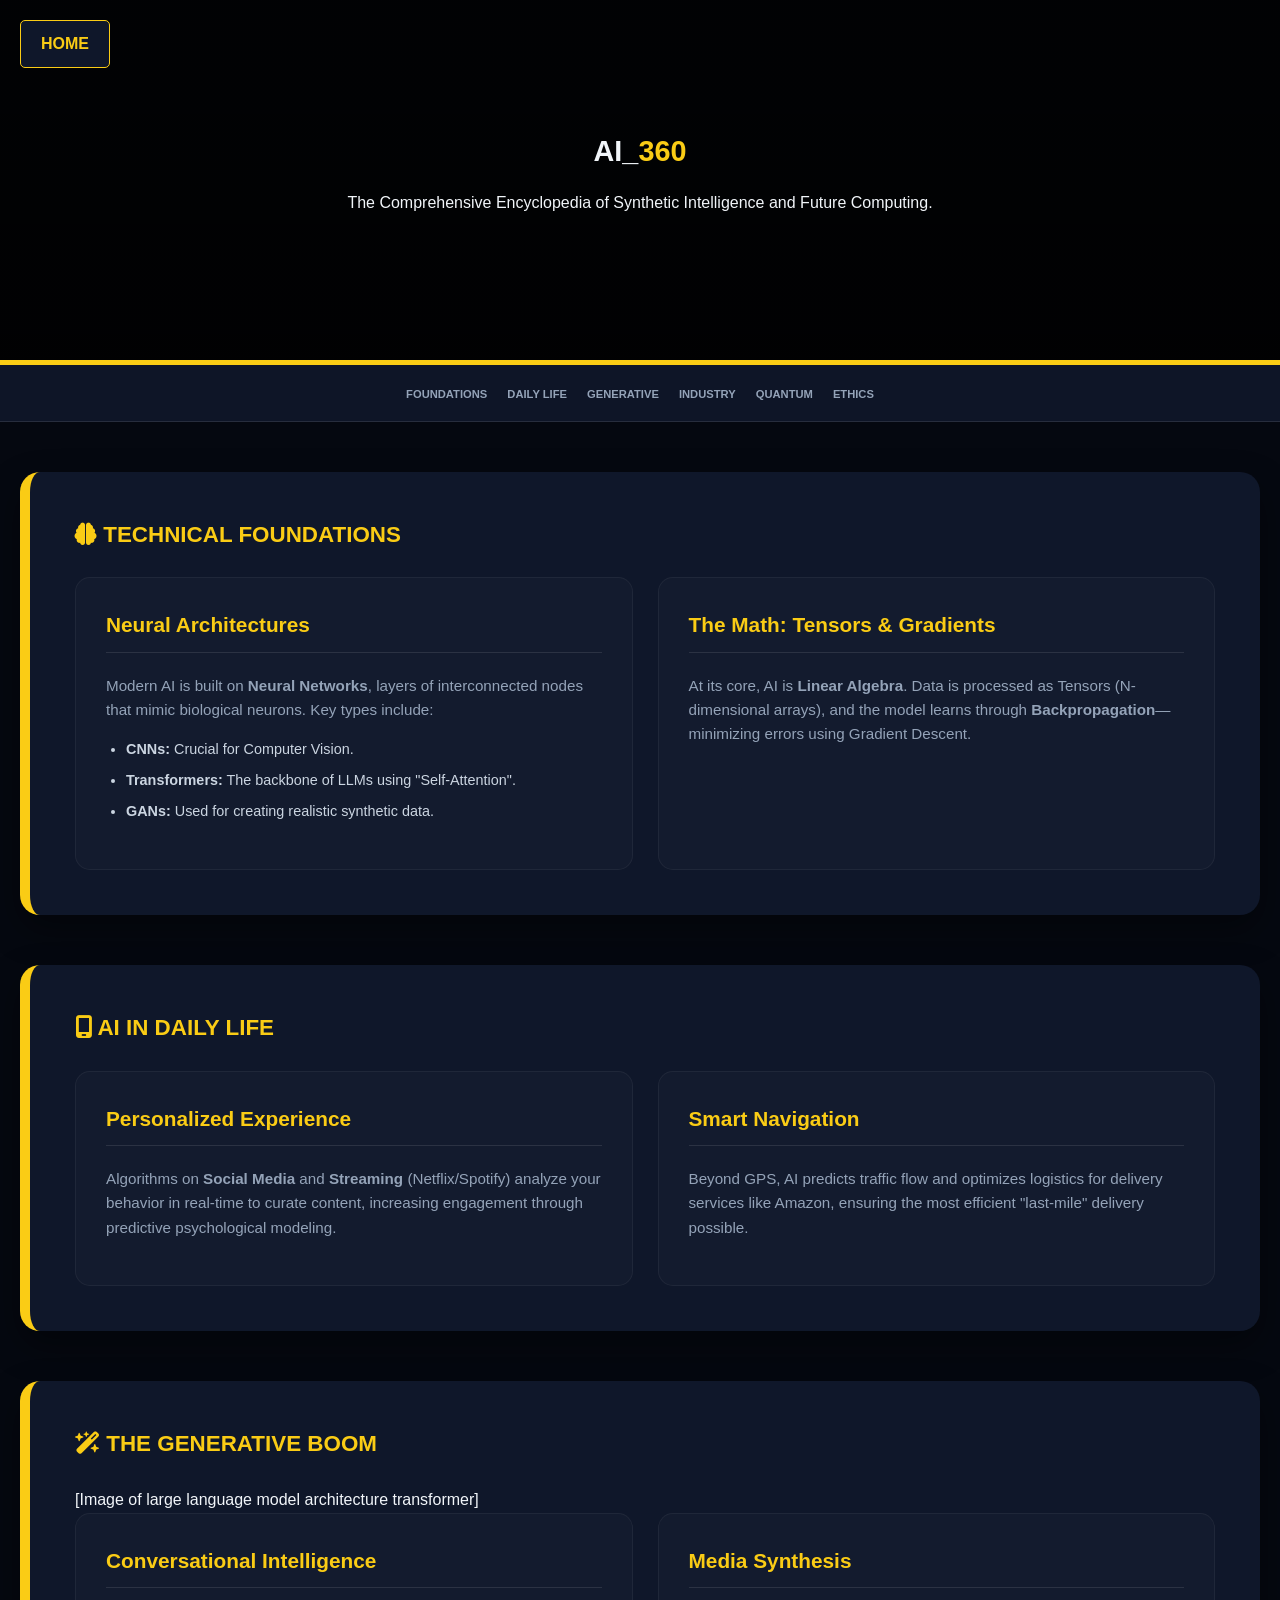
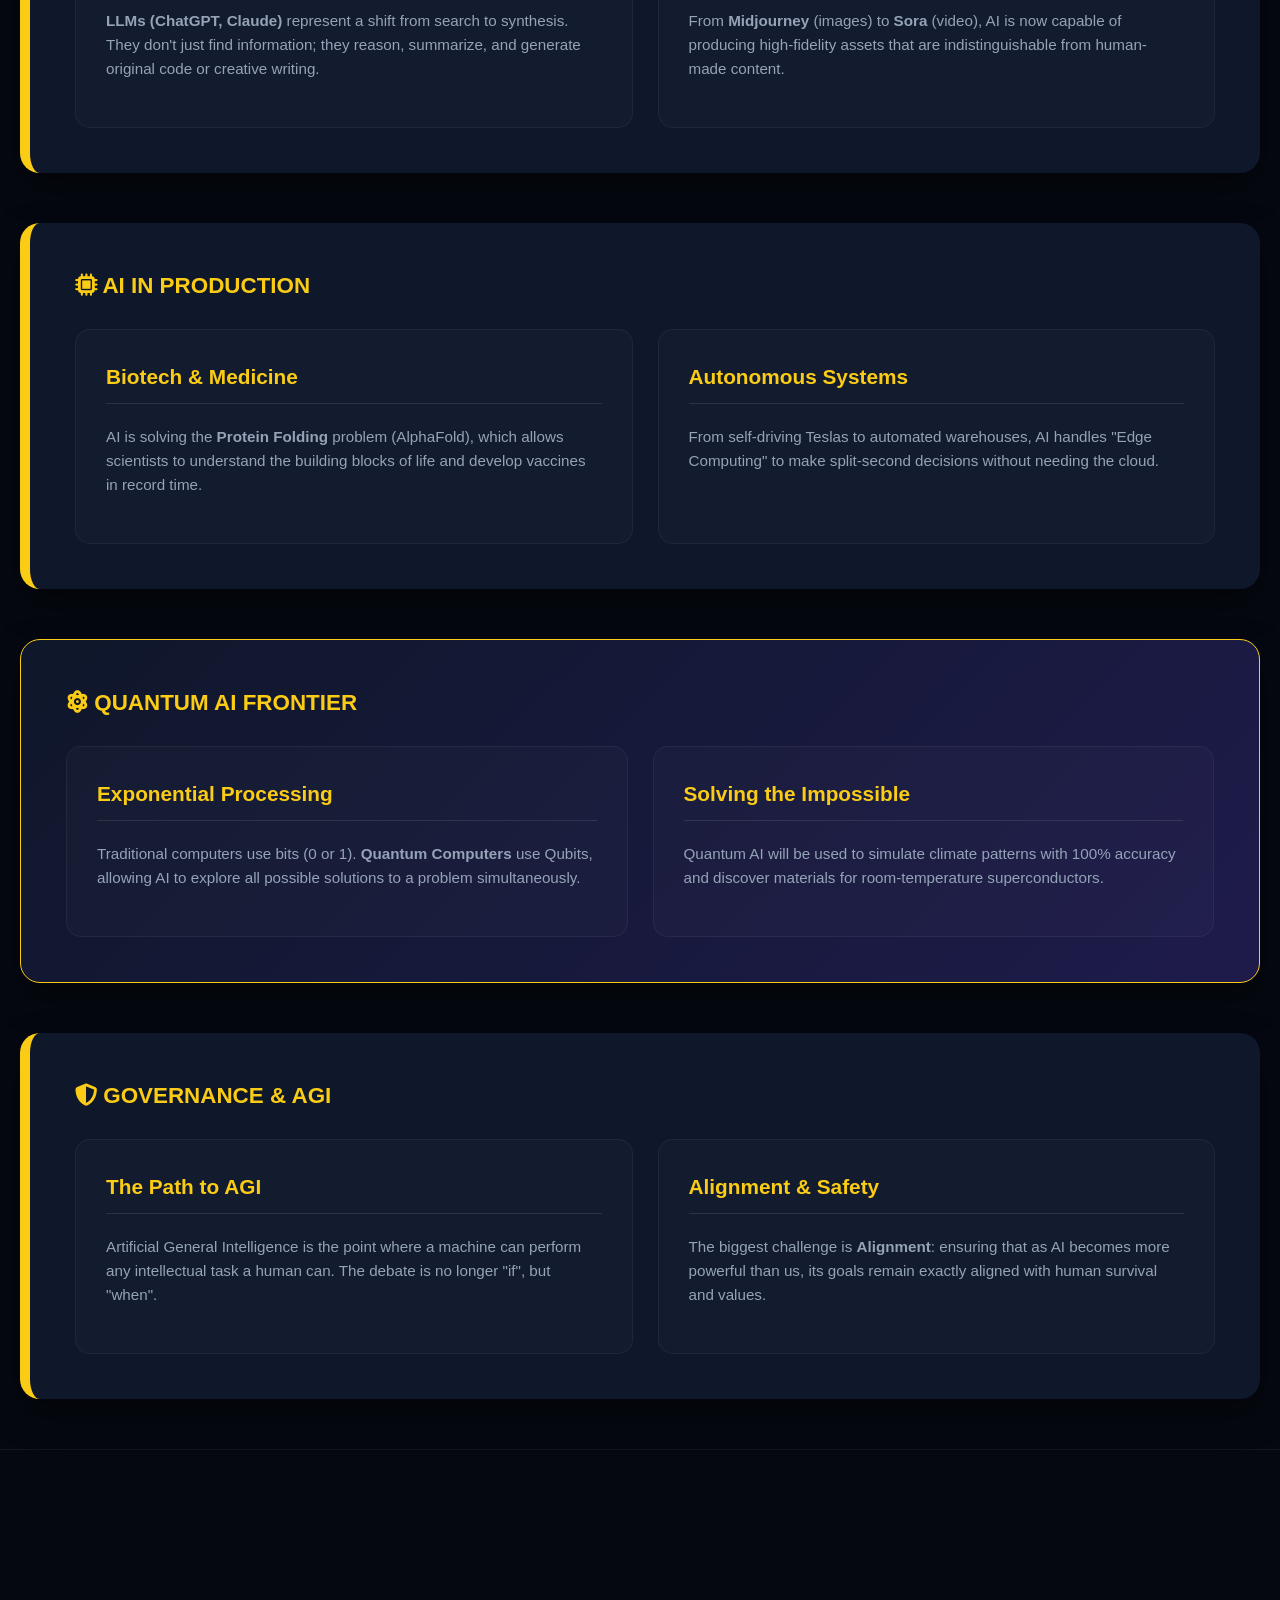
==== ai.html @ 3ef77d3d "Add files via upload" ====
<!DOCTYPE html>
<html lang="en">
<head>
    <meta charset="UTF-8">
    <meta name="viewport" content="width=device-width, initial-scale=1.0">
    <title>AI_360 - Tech360</title>
    <link rel="stylesheet" href="https://cdnjs.cloudflare.com/ajax/libs/font-awesome/6.4.2/css/all.min.css">
    <style>
        :root {
            --bg-dark: #050810;
            --card-bg: #0f172a;
            --text-main: #f1f5f9;
            --text-dim: #94a3b8;
            --ai-color: #facc15; 
        }

        body {
            font-family: 'Inter', sans-serif;
            background-color: var(--bg-dark);
            color: var(--text-main);
            margin: 0;
            line-height: 1.6;
            scroll-behavior: smooth;
        }

        /* --- BACK TO TOP BUTTON (AMARELO) --- */
        #backToTop {
            position: fixed;
            bottom: 30px;
            right: 30px;
            width: 50px;
            height: 50px;
            background-color: var(--ai-color);
            color: #000;
            border: none;
            border-radius: 50%;
            cursor: pointer;
            display: none; /* Escondido inicialmente */
            align-items: center;
            justify-content: center;
            font-size: 1.2rem;
            z-index: 2000;
            transition: all 0.3s ease;
            box-shadow: 0 5px 15px rgba(250, 204, 21, 0.3);
        }

        #backToTop:hover {
            transform: translateY(-5px);
            box-shadow: 0 8px 20px rgba(250, 204, 21, 0.5);
        }

        .home-btn {
            position: fixed; top: 20px; left: 20px; z-index: 1000;
            background: var(--card-bg); color: var(--ai-color);
            text-decoration: none; padding: 10px 20px; border-radius: 5px;
            border: 1px solid var(--ai-color); font-weight: bold; transition: 0.3s;
        }
        .home-btn:hover { background: var(--ai-color); color: #000; }

        header {
            height: 40vh;
            display: flex;
            flex-direction: column;
            align-items: center;
            justify-content: center;
            text-align: center;
            background: linear-gradient(rgba(0,0,0,0.75), rgba(0,0,0,0.85)), 
                        url('https://images.unsplash.com/photo-1677442136019-21780ecad995?q=80&w=2070');
            background-size: cover;
            background-position: center;
            border-bottom: 5px solid var(--ai-color);
        }

        header h1 { font-size: 1.8rem; margin: 0; font-weight: 900; text-transform: uppercase; }
        .yellow { color: var(--ai-color); }

        nav.sticky-nav {
            background: rgba(15, 23, 42, 0.95);
            position: sticky; top: 0; z-index: 999;
            padding: 15px 0; border-bottom: 1px solid rgba(255,255,255,0.1);
            backdrop-filter: blur(10px);
        }

        .menu { display: flex; justify-content: center; list-style: none; gap: 20px; margin: 0; padding: 0; flex-wrap: wrap; }
        .menu a { color: var(--text-dim); text-decoration: none; font-weight: bold; text-transform: uppercase; font-size: 0.7rem; }
        .menu a:hover { color: var(--ai-color); }

        main { max-width: 1300px; margin: 50px auto; padding: 0 20px; }

        .big-card {
            background: var(--card-bg);
            padding: 45px;
            border-radius: 20px;
            margin-bottom: 50px;
            border-left: 10px solid var(--ai-color);
            box-shadow: 0 15px 35px rgba(0,0,0,0.4);
        }

        h2 { font-size: 1.4rem; color: var(--ai-color); margin-top: 0; margin-bottom: 25px; text-transform: uppercase; }
        
        .grid-container {
            display: grid;
            grid-template-columns: repeat(auto-fit, minmax(380px, 1fr));
            gap: 25px;
        }

        .box {
            background: rgba(255,255,255,0.02);
            padding: 30px;
            border-radius: 15px;
            border: 1px solid rgba(255,255,255,0.05);
            transition: 0.3s;
        }
        .box:hover { border-color: var(--ai-color); background: rgba(255,255,255,0.04); }

        .box h3 { color: var(--ai-color); margin-top: 0; font-size: 1.3rem; border-bottom: 1px solid rgba(255,255,255,0.1); padding-bottom: 10px; }
        .box p { color: var(--text-dim); font-size: 0.95rem; }
        .box ul { color: #cbd5e1; padding-left: 20px; }
        .box li { margin-bottom: 8px; font-size: 0.9rem; }

        .quantum-style { background: linear-gradient(135deg, #0f172a 0%, #1e1b4b 100%); border: 1px solid var(--ai-color); }

        footer { text-align: center; padding: 80px; color: var(--text-dim); border-top: 1px solid rgba(255,255,255,0.05); }
    </style>
</head>
<body>

<button id="backToTop" onclick="scrollToTop()"><i class="fas fa-arrow-up"></i></button>

<a href="index.html" class="home-btn">HOME</a>

<header>
    <h1>AI_<span class="yellow">360</span></h1>
    <p>The Comprehensive Encyclopedia of Synthetic Intelligence and Future Computing.</p>
</header>

<nav class="sticky-nav">
    <ul class="menu">
        <li><a href="#foundations">Foundations</a></li>
        <li><a href="#daily">Daily Life</a></li>
        <li><a href="#generative">Generative</a></li>
        <li><a href="#industry">Industry</a></li>
        <li><a href="#quantum">Quantum</a></li>
        <li><a href="#ethics">Ethics</a></li>
    </ul>
</nav>

<main>

    <section id="foundations" class="big-card">
        <h2><i class="fas fa-brain"></i> Technical Foundations</h2>
        <div class="grid-container">
            <div class="box">
                <h3>Neural Architectures</h3>
                <p>Modern AI is built on <strong>Neural Networks</strong>, layers of interconnected nodes that mimic biological neurons. Key types include:</p>
                <ul>
                    <li><strong>CNNs:</strong> Crucial for Computer Vision.</li>
                    <li><strong>Transformers:</strong> The backbone of LLMs using "Self-Attention".</li>
                    <li><strong>GANs:</strong> Used for creating realistic synthetic data.</li>
                </ul>
            </div>
            <div class="box">
                <h3>The Math: Tensors & Gradients</h3>
                <p>At its core, AI is <strong>Linear Algebra</strong>. Data is processed as Tensors (N-dimensional arrays), and the model learns through <strong>Backpropagation</strong>—minimizing errors using Gradient Descent.</p>
            </div>
        </div>
    </section>

    <section id="daily" class="big-card">
        <h2><i class="fas fa-mobile-screen"></i> AI in Daily Life</h2>
        <div class="grid-container">
            <div class="box">
                <h3>Personalized Experience</h3>
                <p>Algorithms on <strong>Social Media</strong> and <strong>Streaming</strong> (Netflix/Spotify) analyze your behavior in real-time to curate content, increasing engagement through predictive psychological modeling.</p>
            </div>
            <div class="box">
                <h3>Smart Navigation</h3>
                <p>Beyond GPS, AI predicts traffic flow and optimizes logistics for delivery services like Amazon, ensuring the most efficient "last-mile" delivery possible.</p>
            </div>
        </div>
    </section>

    <section id="generative" class="big-card">
        <h2><i class="fas fa-wand-magic-sparkles"></i> The Generative Boom</h2>
        



[Image of large language model architecture transformer]


        <div class="grid-container">
            <div class="box">
                <h3>Conversational Intelligence</h3>
                <p><strong>LLMs (ChatGPT, Claude)</strong> represent a shift from search to synthesis. They don't just find information; they reason, summarize, and generate original code or creative writing.</p>
            </div>
            <div class="box">
                <h3>Media Synthesis</h3>
                <p>From <strong>Midjourney</strong> (images) to <strong>Sora</strong> (video), AI is now capable of producing high-fidelity assets that are indistinguishable from human-made content.</p>
            </div>
        </div>
    </section>

    <section id="industry" class="big-card">
        <h2><i class="fas fa-microchip"></i> AI in Production</h2>
        <div class="grid-container">
            <div class="box">
                <h3>Biotech & Medicine</h3>
                <p>AI is solving the <strong>Protein Folding</strong> problem (AlphaFold), which allows scientists to understand the building blocks of life and develop vaccines in record time.</p>
            </div>
            <div class="box">
                <h3>Autonomous Systems</h3>
                <p>From self-driving Teslas to automated warehouses, AI handles "Edge Computing" to make split-second decisions without needing the cloud.</p>
            </div>
        </div>
    </section>

    <section id="quantum" class="big-card quantum-style">
        <h2><i class="fas fa-atom"></i> Quantum AI Frontier</h2>
        <div class="grid-container">
            <div class="box">
                <h3>Exponential Processing</h3>
                <p>Traditional computers use bits (0 or 1). <strong>Quantum Computers</strong> use Qubits, allowing AI to explore all possible solutions to a problem simultaneously.</p>
            </div>
            <div class="box">
                <h3>Solving the Impossible</h3>
                <p>Quantum AI will be used to simulate climate patterns with 100% accuracy and discover materials for room-temperature superconductors.</p>
            </div>
        </div>
    </section>

    <section id="ethics" class="big-card">
        <h2><i class="fas fa-shield-halved"></i> Governance & AGI</h2>
        <div class="grid-container">
            <div class="box">
                <h3>The Path to AGI</h3>
                <p>Artificial General Intelligence is the point where a machine can perform any intellectual task a human can. The debate is no longer "if", but "when".</p>
            </div>
            <div class="box">
                <h3>Alignment & Safety</h3>
                <p>The biggest challenge is <strong>Alignment</strong>: ensuring that as AI becomes more powerful than us, its goals remain exactly aligned with human survival and values.</p>
            </div>
        </div>
    </section>

</main>

<footer>
    </footer>

<script>
    // Mostrar botão ao descer a página
    window.onscroll = function() {
        var btn = document.getElementById("backToTop");
        if (document.body.scrollTop > 300 || document.documentElement.scrollTop > 300) {
            btn.style.display = "flex";
        } else {
            btn.style.display = "none";
        }
    };

    // Função para subir
    function scrollToTop() {
        window.scrollTo({ top: 0, behavior: 'smooth' });
    }
</script>

</body>
</html>
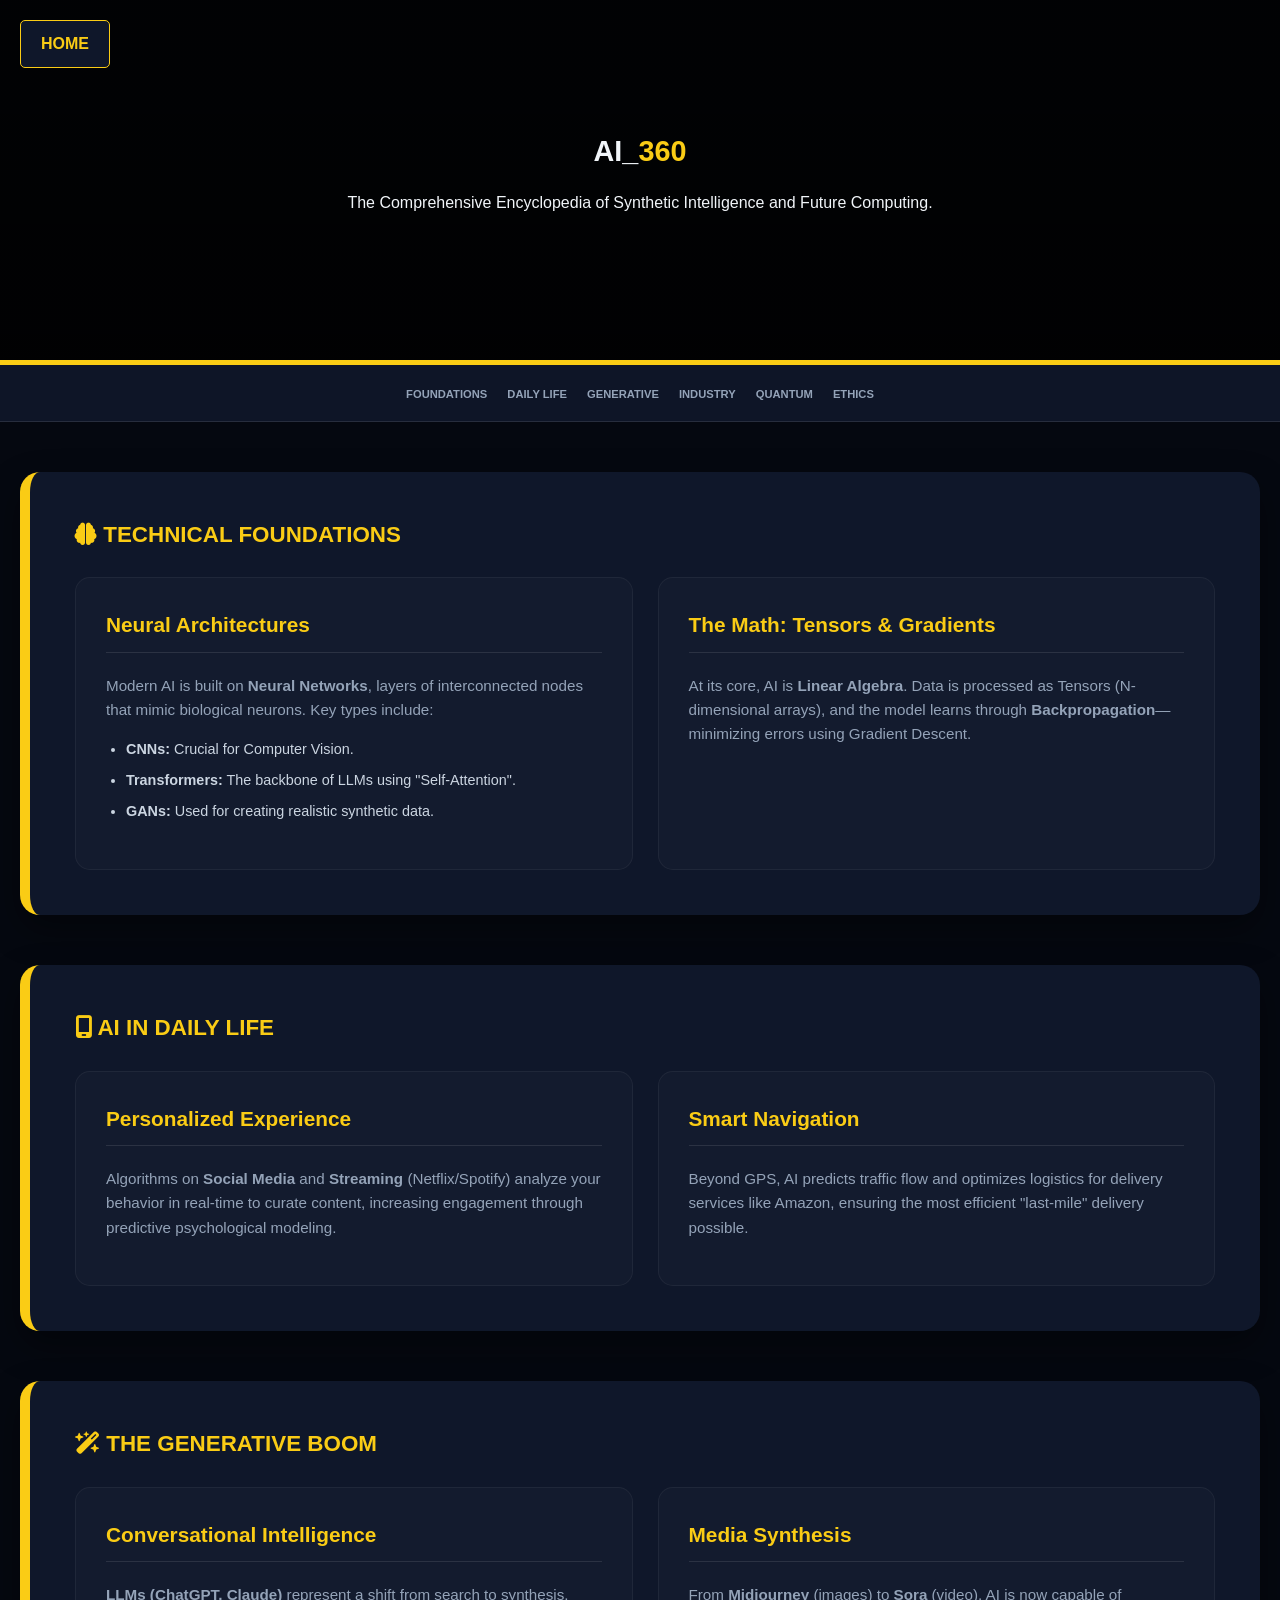
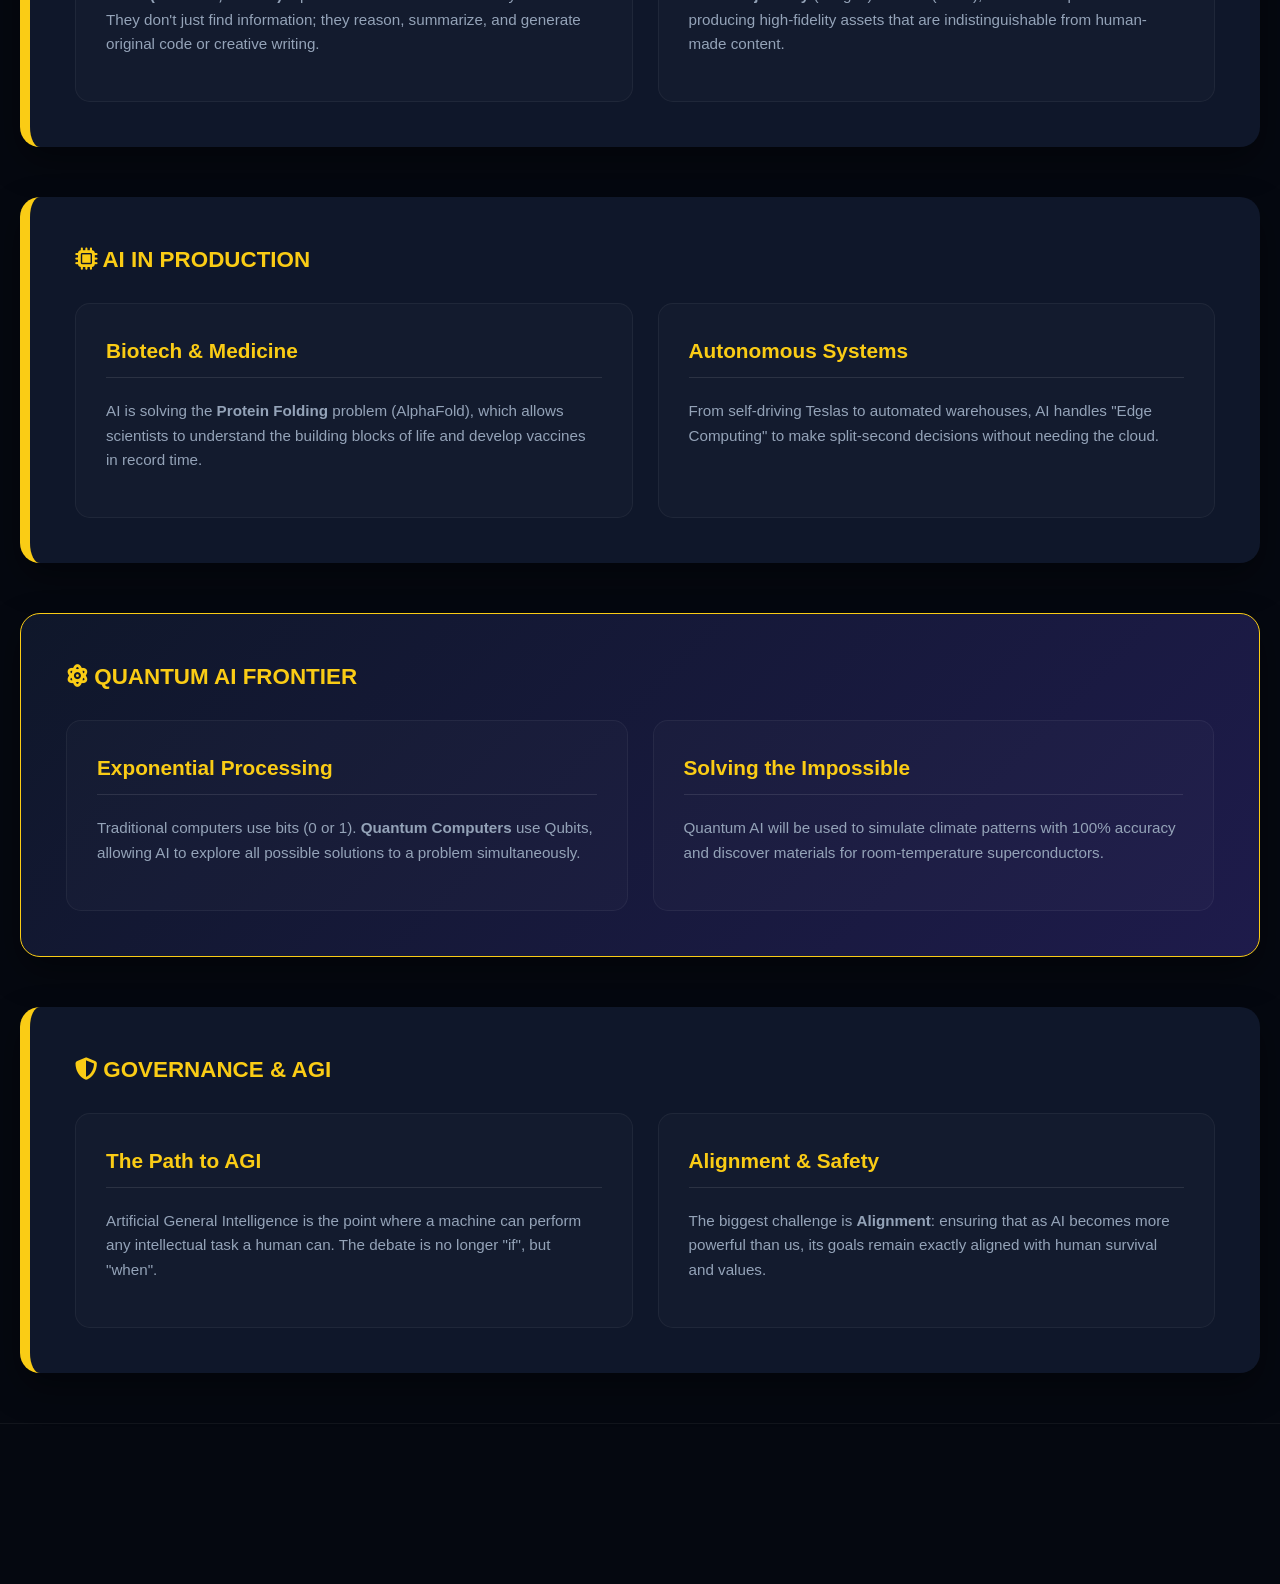
==== commit 41272eed: "Update ai.html update_ai_1.1" ====
--- a/ai.html
+++ b/ai.html
@@ -186,8 +186,6 @@
 
 
 
-[Image of large language model architecture transformer]
-
 
         <div class="grid-container">
             <div class="box">
@@ -266,4 +264,5 @@
 </script>
 
 </body>
-</html>+
+</html>
